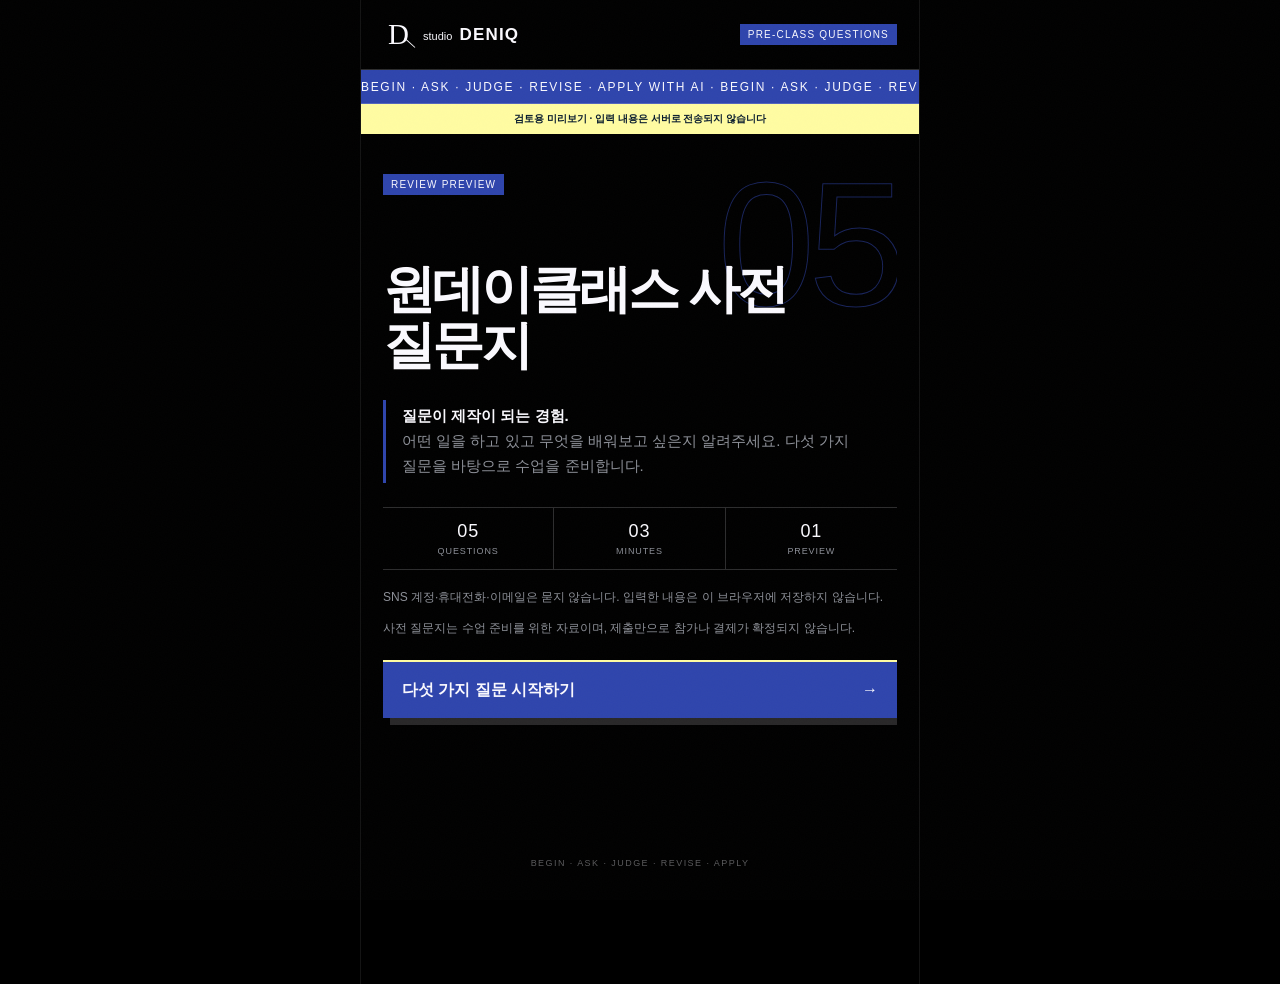
==== survey.html @ 42b6ec8e "Publish DENIQ one-day class review site" ====
<!doctype html>
<html lang="ko">
<head>
  <meta charset="utf-8">
  <meta name="viewport" content="width=device-width, initial-scale=1, viewport-fit=cover">
  <meta name="theme-color" content="#000000">
  <meta name="color-scheme" content="dark">
  <meta name="description" content="DENIQ AI 원데이클래스 사전 질문지">
  <title>DENIQ · 원데이클래스 사전 질문지</title>
  <link rel="stylesheet" href="./survey.css">
  <script type="module" src="./survey.js"></script>
</head>
<body>
  <a class="skip-link" href="#survey-main">질문으로 바로 이동</a>
  <div class="app-shell">
    <header class="topbar">
      <a class="brand" href="./index.html" aria-label="DENIQ 원데이클래스 소개로 돌아가기">
        <span class="brand-mark" aria-hidden="true">D</span>
        <span class="brand-lockup">studio <strong>DENIQ</strong></span>
      </a>
      <span class="topbar-label">PRE-CLASS QUESTIONS</span>
    </header>

    <div class="ticker" aria-hidden="true">
      <div class="ticker-track">BEGIN · ASK · JUDGE · REVISE · APPLY WITH AI · BEGIN · ASK · JUDGE · REVISE · APPLY WITH AI ·</div>
    </div>

    <div class="progress-region" data-progress-region hidden>
      <div class="progress" role="progressbar" aria-label="질문 진행률" aria-valuemin="1" aria-valuemax="5" aria-valuenow="1" aria-valuetext="5개 중 1번째 질문">
        <i data-progress-bar></i>
      </div>
      <p class="progress-label" data-progress-label>01 / 05</p>
    </div>

    <p class="preview-badge" data-preview-badge>검토용 미리보기 · 입력 내용은 서버로 전송되지 않습니다</p>

    <form id="survey-form" novalidate>
      <main id="survey-main" class="screen" tabindex="-1"></main>
      <footer class="actions" data-actions hidden></footer>
    </form>

    <p class="sr-only" data-live-status role="status" aria-live="polite" aria-atomic="true"></p>
  </div>

  <noscript><div class="noscript-message">이 질문지를 작성하려면 브라우저의 JavaScript를 켜주세요.</div></noscript>
</body>
</html>
---- survey.css ----
:root {
  --black: #000000;
  --near-black: #0b0b0d;
  --surface: #111114;
  --gesso: #faf9fe;
  --smoke: #e5e5e5;
  --muted: #8d9098;
  --navy: #091c2e;
  --blue: #2f45ad;
  --blue-soft: #4058c8;
  --yellow: #fffca2;
  --danger: #ff6d63;
  --line: rgba(250, 249, 254, 0.18);
  --line-strong: rgba(250, 249, 254, 0.46);
  --page-width: 560px;
  --safe-bottom: env(safe-area-inset-bottom, 0px);
  --display: Impact, "Arial Narrow", sans-serif;
  --body: "Pretendard Variable", Pretendard, -apple-system, BlinkMacSystemFont, "Segoe UI", sans-serif;
}

* { box-sizing: border-box; }
html { min-height: 100%; background: var(--black); color-scheme: dark; }
body {
  min-width: 320px;
  min-height: 100%;
  margin: 0;
  color: var(--gesso);
  background: var(--black);
  font-family: var(--body);
  -webkit-font-smoothing: antialiased;
  word-break: keep-all;
}
body::after {
  content: "";
  position: fixed;
  z-index: 1000;
  inset: 0;
  pointer-events: none;
  opacity: .025;
  background-image: url("data:image/svg+xml,%3Csvg xmlns='http://www.w3.org/2000/svg' width='120' height='120'%3E%3Cfilter id='n'%3E%3CfeTurbulence type='fractalNoise' baseFrequency='.82' numOctaves='2' stitchTiles='stitch'/%3E%3C/filter%3E%3Crect width='100%25' height='100%25' filter='url(%23n)' opacity='.8'/%3E%3C/svg%3E");
}
button, input, textarea { font: inherit; }
button, a, label { -webkit-tap-highlight-color: transparent; }
button { cursor: pointer; }
a { color: inherit; }
[hidden] { display: none !important; }
:focus-visible { outline: 2px solid var(--yellow); outline-offset: 3px; }
.sr-only { position: absolute !important; width: 1px !important; height: 1px !important; padding: 0 !important; margin: -1px !important; overflow: hidden !important; clip: rect(0,0,0,0) !important; white-space: nowrap !important; border: 0 !important; }
.skip-link { position: fixed; z-index: 2000; left: 12px; top: 12px; padding: 10px 12px; color: var(--gesso); background: var(--blue); transform: translateY(-160%); }
.skip-link:focus { transform: translateY(0); }

.app-shell { position: relative; width: min(100%, var(--page-width)); min-height: 100dvh; margin: 0 auto; overflow-x: clip; border-inline: 1px solid rgba(250,249,254,.08); }
.topbar { min-height: 70px; padding: 0 22px; display: flex; align-items: center; justify-content: space-between; gap: 14px; border-bottom: 1px solid var(--line); }
.brand { min-width: 0; display: flex; align-items: center; gap: 9px; text-decoration: none; }
.brand-mark { position: relative; width: 31px; height: 31px; flex: 0 0 31px; display: grid; place-items: center; font-family: Georgia, "Times New Roman", serif; font-size: 29px; line-height: 1; }
.brand-mark::after { content: ""; position: absolute; right: -1px; bottom: 2px; width: 14px; height: 1px; background: currentColor; transform: rotate(42deg); transform-origin: right center; }
.brand-lockup { font-size: 11px; white-space: nowrap; }
.brand-lockup strong { margin-left: 4px; font-size: 17px; font-weight: 660; letter-spacing: .07em; }
.topbar-label,
.eyebrow { width: fit-content; padding: 6px 8px 5px; color: var(--gesso); background: var(--blue); font-family: var(--display); font-size: 10px; line-height: 1; letter-spacing: .12em; text-transform: uppercase; white-space: nowrap; }
.eyebrow.warning { color: var(--navy); background: var(--yellow); }

.ticker { height: 34px; overflow: hidden; display: flex; align-items: center; background: var(--blue); border-bottom: 1px solid var(--line); white-space: nowrap; }
.ticker-track { min-width: max-content; font-family: var(--display); font-size: 12px; line-height: 1; letter-spacing: .14em; animation: ticker 20s linear infinite; }
@keyframes ticker { to { transform: translateX(-46%); } }
.progress-region { min-height: 31px; padding: 0 22px; display: grid; grid-template-columns: 1fr auto; align-items: center; gap: 13px; border-bottom: 1px solid var(--line); }
.progress { height: 4px; overflow: hidden; background: rgba(250,249,254,.11); }
.progress i { display: block; width: 20%; height: 100%; background: var(--blue); transition: width 180ms ease; }
.progress-label { margin: 0; font-family: var(--display); font-size: 10px; letter-spacing: .1em; }
.preview-badge { margin: 0; padding: 8px 12px; color: var(--navy); background: var(--yellow); font-size: 10px; font-weight: 800; text-align: center; }

.screen { min-height: calc(100dvh - 135px); padding: 30px 22px calc(116px + var(--safe-bottom)); }
.intro-screen { position: relative; min-height: calc(100dvh - 196px); display: flex; flex-direction: column; overflow: hidden; }
.intro-index,
.question-index { position: absolute; right: -2px; top: 8px; color: transparent; -webkit-text-stroke: 1px rgba(47,69,173,.52); font-family: var(--display); font-size: 176px; line-height: .82; letter-spacing: -.04em; pointer-events: none; }
.intro-title { position: relative; margin: 56px 0 0; max-width: 440px; font-size: clamp(40px, 11vw, 52px); line-height: 1.08; letter-spacing: -.058em; font-weight: 850; }
.intro-manifesto { margin: 27px 0 0; padding: 4px 0 4px 16px; color: var(--muted); border-left: 3px solid var(--blue); font-size: 15px; line-height: 1.65; }
.intro-manifesto strong { color: var(--gesso); }
.intro-facts { margin-top: 24px; display: grid; grid-template-columns: repeat(3, 1fr); border-block: 1px solid var(--line); }
.intro-facts span { padding: 13px 7px; color: var(--muted); border-right: 1px solid var(--line); font-family: var(--display); font-size: 9px; letter-spacing: .1em; text-align: center; }
.intro-facts span:last-child { border-right: 0; }
.intro-facts b { display: block; margin-bottom: 4px; color: var(--gesso); font-size: 18px; font-weight: 400; }
.intro-copy,
.privacy-copy { color: var(--muted); font-size: 12px; line-height: 1.62; }
.intro-copy { margin: 18px 0 0; }
.privacy-copy { margin: 12px 0 0; }
.intro-start { width: 100%; min-height: 58px; margin-top: 22px; padding: 0 19px; display: flex; align-items: center; justify-content: space-between; color: var(--gesso); background: var(--blue); border: 0; border-top: 2px solid var(--yellow); box-shadow: 7px 7px 0 rgba(250,249,254,.16); font-size: 16px; font-weight: 850; }
.intro-foot { margin: auto 0 0; padding-top: 24px; color: rgba(250,249,254,.36); font-family: var(--display); font-size: 9px; letter-spacing: .16em; text-align: center; }

.question-screen { position: relative; }
.section-label { position: relative; margin: 14px 0 0; color: var(--muted); font-family: var(--display); font-size: 10px; letter-spacing: .11em; text-transform: uppercase; }
.question-title { position: relative; max-width: 440px; margin: 54px 0 0; font-size: clamp(34px, 9vw, 42px); line-height: 1.17; letter-spacing: -.052em; font-weight: 780; }
.question-help { position: relative; margin: 13px 0 0; color: var(--muted); font-size: 14px; line-height: 1.55; }
.answer-area { position: relative; margin-top: 25px; }
.field-label { display: block; margin: 18px 0 8px; font-size: 12px; font-weight: 780; }
input[type="text"],
input[type="number"],
textarea { width: 100%; color: var(--gesso); background: var(--near-black); border: 1px solid var(--line-strong); border-radius: 0; appearance: none; }
input[type="text"],
input[type="number"] { min-height: 56px; padding: 13px 14px; }
textarea { min-height: 132px; padding: 14px; resize: vertical; line-height: 1.58; }
input::placeholder,
textarea::placeholder { color: rgba(250,249,254,.34); }
input:focus,
textarea:focus { border-color: var(--blue-soft); outline: 1px solid var(--blue-soft); }
[aria-invalid="true"] { border-color: var(--danger) !important; }
.field-meta { margin-top: 7px; display: flex; justify-content: space-between; gap: 14px; color: var(--muted); font-size: 10px; }
.field-error { margin: 9px 0 0; color: var(--danger); font-size: 12px; line-height: 1.45; }
.selection-count { margin: 24px 0 17px; padding: 11px 13px; display: flex; justify-content: space-between; gap: 12px; background: var(--near-black); border: 1px solid var(--blue); border-left: 7px solid var(--blue); font-size: 11px; font-weight: 760; }
.selection-count b { color: var(--yellow); font-size: 13px; }
.option-list { min-width: 0; margin: 0; padding: 0; display: grid; border: 0; border-top: 1px solid var(--line-strong); }
.option { position: relative; width: 100%; min-height: 62px; padding: 12px 7px; display: grid; grid-template-columns: 31px 1fr 26px; gap: 10px; align-items: center; border-bottom: 1px solid var(--line); cursor: pointer; }
.option input { position: absolute; width: 1px; height: 1px; padding: 0; margin: -1px; overflow: hidden; clip: rect(0,0,0,0); white-space: nowrap; border: 0; }
.option-index { font-family: var(--display); font-size: 10px; letter-spacing: .05em; }
.option-label { font-size: 14px; font-weight: 670; line-height: 1.42; }
.option-check { width: 24px; height: 24px; display: grid; place-items: center; color: transparent; border: 1px solid var(--line-strong); font-size: 12px; font-weight: 900; }
.option.selected { margin-inline: -8px; width: calc(100% + 16px); padding-inline: 15px; background: var(--blue); border-bottom-color: var(--blue); box-shadow: 4px 4px 0 rgba(250,249,254,.2); }
.option.selected .option-check { color: var(--blue); background: var(--gesso); border-color: var(--gesso); }
.option.is-locked { opacity: .55; cursor: not-allowed; }
.other-field { margin-top: 15px; }
.char-count { margin: 7px 0 0; color: var(--muted); font-size: 10px; text-align: right; }

.review-screen h1,
.status-card h1 { margin: 40px 0 0; font-size: clamp(36px, 10vw, 46px); line-height: 1.12; letter-spacing: -.05em; }
.review-intro { margin: 16px 0 0; color: var(--muted); font-size: 13px; line-height: 1.6; }
.review-list { margin-top: 26px; border-top: 1px solid var(--line-strong); }
.review-item { padding: 15px 2px; display: grid; grid-template-columns: 1fr auto; gap: 9px 13px; border-bottom: 1px solid var(--line); }
.review-heading { grid-column: 1 / -1; display: grid; grid-template-columns: 30px 1fr; gap: 10px; align-items: start; }
.review-heading span { color: var(--blue-soft); font-family: var(--display); font-size: 11px; }
.review-heading h2 { margin: 0; font-size: 13px; line-height: 1.45; }
.review-item > p { margin: 0; color: var(--muted); font-size: 12px; line-height: 1.55; }
.text-button { width: fit-content; padding: 7px 0; color: var(--gesso); background: transparent; border: 0; border-bottom: 1px solid var(--blue); font-size: 11px; }
.consent-box { margin-top: 22px; padding: 16px; background: var(--near-black); border: 1px solid var(--line); border-left: 5px solid var(--blue); }
.consent-label { display: grid; grid-template-columns: 24px 1fr; gap: 12px; align-items: start; cursor: pointer; font-size: 13px; line-height: 1.55; }
.consent-label input { width: 22px; height: 22px; margin: 0; accent-color: var(--blue); }
.privacy-note { margin: 12px 0 0; color: var(--muted); font-size: 11px; line-height: 1.58; }
.draft-notice { margin-top: 16px; padding: 13px 14px; display: grid; gap: 3px; background: var(--near-black); border-left: 5px solid var(--yellow); font-size: 11px; line-height: 1.45; }
.draft-notice span { color: var(--muted); }

.status-symbol { width: 84px; height: 84px; margin-top: 34px; display: grid; place-items: center; color: var(--gesso); background: var(--blue); font-family: var(--display); font-size: 36px; box-shadow: 7px 7px 0 rgba(250,249,254,.18); }
.status-card.error .status-symbol,
.status-card.preview .status-symbol { color: var(--navy); background: var(--yellow); }
.status-note { margin: 18px 0 0; padding: 13px 14px; color: var(--muted); background: var(--near-black); border-left: 4px solid var(--blue); font-size: 12px; line-height: 1.58; }
.completion-notes { margin: 24px 0 0; border-top: 1px solid var(--line-strong); }
.completion-notes div { padding: 13px 2px; display: grid; grid-template-columns: minmax(96px,.38fr) 1fr; gap: 12px; border-bottom: 1px solid var(--line); }
.completion-notes dt { color: var(--muted); font-size: 10px; }
.completion-notes dd { margin: 0; font-size: 12px; line-height: 1.5; }

.actions { position: fixed; z-index: 50; left: 50%; bottom: 0; width: min(100%, var(--page-width)); padding: 14px 22px calc(16px + var(--safe-bottom)); display: grid; grid-template-columns: minmax(86px,.34fr) 1fr; gap: 10px; transform: translateX(-50%); background: rgba(0,0,0,.96); border-top: 1px solid var(--line); backdrop-filter: blur(12px); }
.actions button,
.button { min-height: 52px; padding: 12px 17px; color: var(--gesso); background: transparent; border: 1px solid var(--line-strong); border-radius: 0; font-size: 14px; font-weight: 780; }
.actions button:active,
.button:active { transform: translate(2px,2px); }
.actions.one { grid-template-columns: 1fr; }
.actions .primary { color: var(--gesso); background: var(--blue); border-color: var(--blue); box-shadow: 5px 5px 0 rgba(250,249,254,.17); }
.actions button:disabled,
.button:disabled { cursor: not-allowed; opacity: .44; }
.actions .primary,
.button.primary { background: var(--blue); border-color: var(--blue); box-shadow: 5px 5px 0 rgba(250,249,254,.17); }
.actions.one { grid-template-columns: 1fr; }

.status-card { position: relative; padding-top: 12px; }
.status-symbol { width: 84px; height: 84px; margin-top: 34px; display: grid; place-items: center; background: var(--blue); font-family: var(--display); font-size: 36px; box-shadow: 7px 7px 0 rgba(250,249,254,.18); }
.status-card.error .status-symbol,
.status-card.preview .status-symbol { color: var(--navy); background: var(--yellow); }
.status-note { margin: 18px 0 0; padding: 13px 14px; color: var(--muted); background: var(--near-black); border-left: 4px solid var(--blue); font-size: 12px; line-height: 1.58; }
.status-card.preview .status-note { border-left-color: var(--yellow); }
.completion-notes { margin: 24px 0 0; border-top: 1px solid var(--line-strong); }
.completion-notes div { padding: 13px 2px; display: grid; grid-template-columns: minmax(96px,.38fr) 1fr; gap: 12px; border-bottom: 1px solid var(--line); }
.completion-notes dt { color: var(--muted); font-size: 10px; }
.completion-notes dd { margin: 0; font-size: 12px; line-height: 1.5; }
.noscript-message { max-width: var(--page-width); margin: 30px auto; padding: 18px; color: var(--navy); background: var(--yellow); }

@media (max-width: 420px) {
  .topbar { padding-inline: 16px; }
  .topbar-label { max-width: 142px; overflow: hidden; text-overflow: ellipsis; }
  .screen { padding-inline: 18px; }
  .actions { padding-inline: 18px; }
  .intro-index,
  .question-index { font-size: 146px; }
  .intro-title { font-size: 40px; }
  .question-title { font-size: 34px; }
  .intro-facts span { font-size: 8px; }
  .intro-facts b { font-size: 16px; }
}

@media (prefers-reduced-motion: reduce) {
  .ticker-track { animation: none; }
  .progress i { transition: none; }
}

@media (max-width: 420px) {
  .topbar { padding-inline: 14px; gap: 8px; }
  .brand-lockup { font-size: 0; }
  .brand-lockup strong { margin-left: 0; font-size: 15px; }
  .topbar-label { padding-inline: 6px; font-size: 8px; }
}
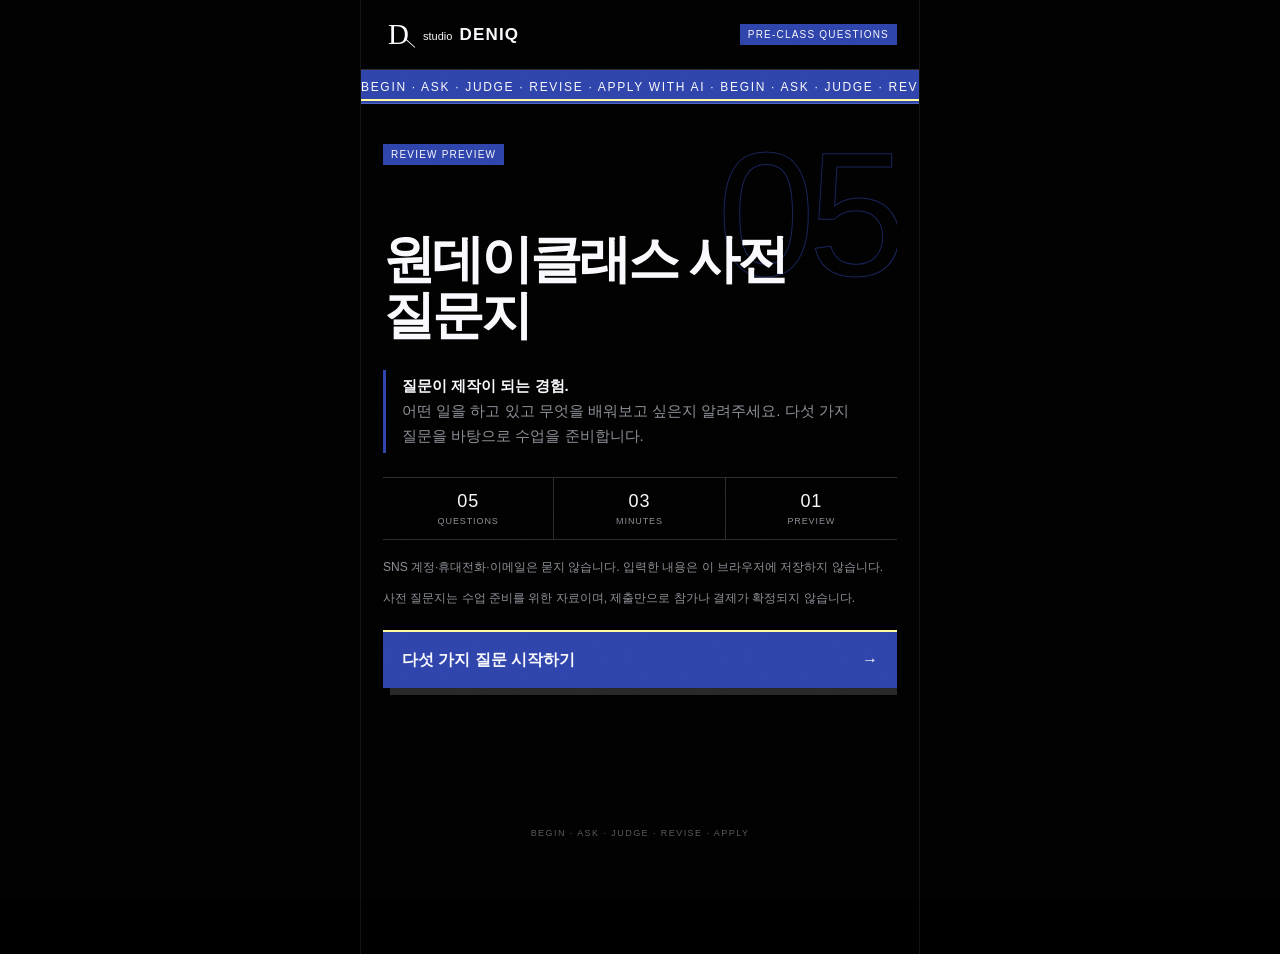
==== commit ac4a8f2a: "Improve one-day class curriculum, survey UX and transfer guidance" ====
--- a/survey.html
+++ b/survey.html
@@ -7,8 +7,8 @@
   <meta name="color-scheme" content="dark">
   <meta name="description" content="DENIQ AI 원데이클래스 사전 질문지">
   <title>DENIQ · 원데이클래스 사전 질문지</title>
-  <link rel="stylesheet" href="./survey.css">
-  <script type="module" src="./survey.js"></script>
+  <link rel="stylesheet" href="./survey.css?v=20260908-revision">
+  <script type="module" src="./survey.js?v=20260908-revision"></script>
 </head>
 <body>
   <a class="skip-link" href="#survey-main">질문으로 바로 이동</a>
@@ -32,7 +32,7 @@
       <p class="progress-label" data-progress-label>01 / 05</p>
     </div>
 
-    <p class="preview-badge" data-preview-badge>검토용 미리보기 · 입력 내용은 서버로 전송되지 않습니다</p>
+    <p class="preview-badge" data-preview-badge hidden>미리보기 · 실제 접수되지 않습니다</p>
 
     <form id="survey-form" novalidate>
       <main id="survey-main" class="screen" tabindex="-1"></main>
--- a/survey.css
+++ b/survey.css
@@ -104,13 +104,14 @@
 input:focus,
 textarea:focus { border-color: var(--blue-soft); outline: 1px solid var(--blue-soft); }
 [aria-invalid="true"] { border-color: var(--danger) !important; }
-.field-meta { margin-top: 7px; display: flex; justify-content: space-between; gap: 14px; color: var(--muted); font-size: 10px; }
+.field-meta { margin-top: 7px; display: flex; justify-content: flex-end; gap: 14px; color: var(--muted); font-size: 10px; }
 .field-error { margin: 9px 0 0; color: var(--danger); font-size: 12px; line-height: 1.45; }
 .selection-count { margin: 24px 0 17px; padding: 11px 13px; display: flex; justify-content: space-between; gap: 12px; background: var(--near-black); border: 1px solid var(--blue); border-left: 7px solid var(--blue); font-size: 11px; font-weight: 760; }
 .selection-count b { color: var(--yellow); font-size: 13px; }
 .option-list { min-width: 0; margin: 0; padding: 0; display: grid; border: 0; border-top: 1px solid var(--line-strong); }
 .option { position: relative; width: 100%; min-height: 62px; padding: 12px 7px; display: grid; grid-template-columns: 31px 1fr 26px; gap: 10px; align-items: center; border-bottom: 1px solid var(--line); cursor: pointer; }
 .option input { position: absolute; width: 1px; height: 1px; padding: 0; margin: -1px; overflow: hidden; clip: rect(0,0,0,0); white-space: nowrap; border: 0; }
+.option:focus-within { outline: 2px solid var(--yellow); outline-offset: -3px; }
 .option-index { font-family: var(--display); font-size: 10px; letter-spacing: .05em; }
 .option-label { font-size: 14px; font-weight: 670; line-height: 1.42; }
 .option-check { width: 24px; height: 24px; display: grid; place-items: center; color: transparent; border: 1px solid var(--line-strong); font-size: 12px; font-weight: 900; }
@@ -119,6 +120,17 @@
 .option.is-locked { opacity: .55; cursor: not-allowed; }
 .other-field { margin-top: 15px; }
 .char-count { margin: 7px 0 0; color: var(--muted); font-size: 10px; text-align: right; }
+.experience-group + .experience-group { margin-top: 24px; }
+.group-heading { margin-bottom: 10px; display: flex; align-items: baseline; justify-content: space-between; gap: 12px; }
+.group-heading h2 { margin: 0; font-size: 14px; line-height: 1.4; }
+.group-heading span { color: var(--muted); font-size: 10px; white-space: nowrap; }
+.compact-options { grid-template-columns: repeat(2, minmax(0, 1fr)); gap: 1px; background: var(--line); border: 1px solid var(--line); }
+.compact-options .option { min-height: 54px; padding: 9px 10px; grid-template-columns: 1fr 24px; gap: 8px; background: var(--black); border: 0; }
+.compact-options .option-index { display: none; }
+.compact-options .option.selected { width: 100%; margin: 0; padding: 9px 10px; box-shadow: none; background: var(--blue); }
+.compact-other { margin-top: 12px; }
+.compact-other .field-label { margin-top: 0; }
+.task-group { padding-top: 20px; border-top: 1px solid var(--line); }
 
 .review-screen h1,
 .status-card h1 { margin: 40px 0 0; font-size: clamp(36px, 10vw, 46px); line-height: 1.12; letter-spacing: -.05em; }
@@ -128,23 +140,16 @@
 .review-heading { grid-column: 1 / -1; display: grid; grid-template-columns: 30px 1fr; gap: 10px; align-items: start; }
 .review-heading span { color: var(--blue-soft); font-family: var(--display); font-size: 11px; }
 .review-heading h2 { margin: 0; font-size: 13px; line-height: 1.45; }
-.review-item > p { margin: 0; color: var(--muted); font-size: 12px; line-height: 1.55; }
+.review-item > p { margin: 0; color: var(--muted); font-size: 12px; line-height: 1.55; white-space: pre-line; }
 .text-button { width: fit-content; padding: 7px 0; color: var(--gesso); background: transparent; border: 0; border-bottom: 1px solid var(--blue); font-size: 11px; }
 .consent-box { margin-top: 22px; padding: 16px; background: var(--near-black); border: 1px solid var(--line); border-left: 5px solid var(--blue); }
 .consent-label { display: grid; grid-template-columns: 24px 1fr; gap: 12px; align-items: start; cursor: pointer; font-size: 13px; line-height: 1.55; }
 .consent-label input { width: 22px; height: 22px; margin: 0; accent-color: var(--blue); }
 .privacy-note { margin: 12px 0 0; color: var(--muted); font-size: 11px; line-height: 1.58; }
-.draft-notice { margin-top: 16px; padding: 13px 14px; display: grid; gap: 3px; background: var(--near-black); border-left: 5px solid var(--yellow); font-size: 11px; line-height: 1.45; }
-.draft-notice span { color: var(--muted); }
-
 .status-symbol { width: 84px; height: 84px; margin-top: 34px; display: grid; place-items: center; color: var(--gesso); background: var(--blue); font-family: var(--display); font-size: 36px; box-shadow: 7px 7px 0 rgba(250,249,254,.18); }
 .status-card.error .status-symbol,
 .status-card.preview .status-symbol { color: var(--navy); background: var(--yellow); }
 .status-note { margin: 18px 0 0; padding: 13px 14px; color: var(--muted); background: var(--near-black); border-left: 4px solid var(--blue); font-size: 12px; line-height: 1.58; }
-.completion-notes { margin: 24px 0 0; border-top: 1px solid var(--line-strong); }
-.completion-notes div { padding: 13px 2px; display: grid; grid-template-columns: minmax(96px,.38fr) 1fr; gap: 12px; border-bottom: 1px solid var(--line); }
-.completion-notes dt { color: var(--muted); font-size: 10px; }
-.completion-notes dd { margin: 0; font-size: 12px; line-height: 1.5; }
 
 .actions { position: fixed; z-index: 50; left: 50%; bottom: 0; width: min(100%, var(--page-width)); padding: 14px 22px calc(16px + var(--safe-bottom)); display: grid; grid-template-columns: minmax(86px,.34fr) 1fr; gap: 10px; transform: translateX(-50%); background: rgba(0,0,0,.96); border-top: 1px solid var(--line); backdrop-filter: blur(12px); }
 .actions button,
@@ -165,10 +170,7 @@
 .status-card.preview .status-symbol { color: var(--navy); background: var(--yellow); }
 .status-note { margin: 18px 0 0; padding: 13px 14px; color: var(--muted); background: var(--near-black); border-left: 4px solid var(--blue); font-size: 12px; line-height: 1.58; }
 .status-card.preview .status-note { border-left-color: var(--yellow); }
-.completion-notes { margin: 24px 0 0; border-top: 1px solid var(--line-strong); }
-.completion-notes div { padding: 13px 2px; display: grid; grid-template-columns: minmax(96px,.38fr) 1fr; gap: 12px; border-bottom: 1px solid var(--line); }
-.completion-notes dt { color: var(--muted); font-size: 10px; }
-.completion-notes dd { margin: 0; font-size: 12px; line-height: 1.5; }
+.status-card.preview h1 { margin-top: 30px; }
 .noscript-message { max-width: var(--page-width); margin: 30px auto; padding: 18px; color: var(--navy); background: var(--yellow); }
 
 @media (max-width: 420px) {
@@ -182,6 +184,27 @@
   .question-title { font-size: 34px; }
   .intro-facts span { font-size: 8px; }
   .intro-facts b { font-size: 16px; }
+  .compact-options { grid-template-columns: 1fr; }
+  .compact-options .option { min-height: 50px; }
+  .is-ai-step .ticker { display: none; }
+  .is-ai-step .screen { padding-top: 14px; padding-bottom: calc(138px + var(--safe-bottom)); }
+  .question-screen--ai { padding-bottom: 28px; }
+  .question-screen--ai .question-index { display: none; }
+  .question-screen--ai .section-label { margin-top: 8px; }
+  .question-screen--ai .question-title { margin-top: 16px; font-size: 29px; line-height: 1.16; letter-spacing: -.04em; }
+  .question-screen--ai .question-help { margin-top: 8px; font-size: 13px; line-height: 1.45; }
+  .question-screen--ai .answer-area { margin-top: 14px; }
+  .question-screen--ai .experience-group + .experience-group { margin-top: 14px; }
+  .question-screen--ai .task-group { padding-top: 13px; }
+  .question-screen--ai .group-heading { margin-bottom: 7px; }
+  .question-screen--ai .group-heading h2 { font-size: 14px; }
+  .question-screen--ai .compact-options { grid-template-columns: repeat(2, minmax(0, 1fr)); }
+  .question-screen--ai .compact-options .option,
+  .question-screen--ai .compact-options .option.selected { min-height: 44px; padding: 6px 8px; gap: 6px; }
+  .question-screen--ai .option-label { font-size: 14px; line-height: 1.25; }
+  .question-screen--ai .option-check { width: 22px; height: 22px; }
+  .question-screen--ai .compact-other { margin-top: 9px; }
+  .question-screen--ai .compact-other input { min-height: 44px; padding-block: 8px; }
 }
 
 @media (prefers-reduced-motion: reduce) {
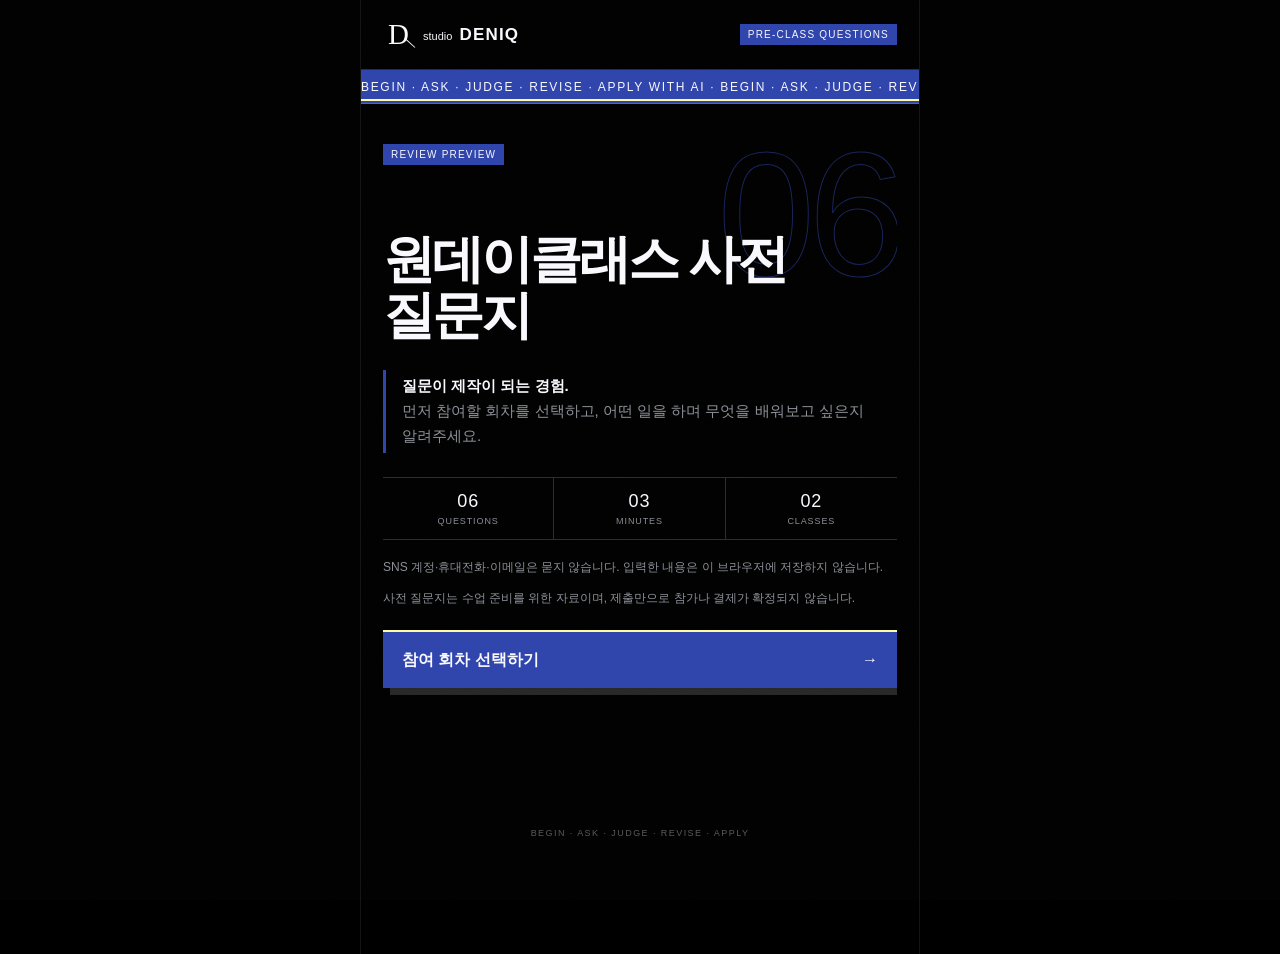
==== commit a9c21c3c: "Update October 11 and 18 class information and prepare session-based intake" ====
--- a/survey.html
+++ b/survey.html
@@ -7,8 +7,8 @@
   <meta name="color-scheme" content="dark">
   <meta name="description" content="DENIQ AI 원데이클래스 사전 질문지">
   <title>DENIQ · 원데이클래스 사전 질문지</title>
-  <link rel="stylesheet" href="./survey.css?v=20260908-revision">
-  <script type="module" src="./survey.js?v=20260908-revision"></script>
+  <link rel="stylesheet" href="./survey.css?v=20261002-intake">
+  <script type="module" src="./survey.js?v=20261002-intake"></script>
 </head>
 <body>
   <a class="skip-link" href="#survey-main">질문으로 바로 이동</a>
@@ -26,15 +26,16 @@
     </div>
 
     <div class="progress-region" data-progress-region hidden>
-      <div class="progress" role="progressbar" aria-label="질문 진행률" aria-valuemin="1" aria-valuemax="5" aria-valuenow="1" aria-valuetext="5개 중 1번째 질문">
+      <div class="progress" role="progressbar" aria-label="질문 진행률" aria-valuemin="1" aria-valuemax="6" aria-valuenow="1" aria-valuetext="6개 중 1번째 질문">
         <i data-progress-bar></i>
       </div>
-      <p class="progress-label" data-progress-label>01 / 05</p>
+      <p class="progress-label" data-progress-label>01 / 06</p>
     </div>
 
     <p class="preview-badge" data-preview-badge hidden>미리보기 · 실제 접수되지 않습니다</p>
 
     <form id="survey-form" novalidate>
+      <div class="bot-field" aria-hidden="true"><label for="website">Website</label><input id="website" name="website" tabindex="-1" autocomplete="off"></div>
       <main id="survey-main" class="screen" tabindex="-1"></main>
       <footer class="actions" data-actions hidden></footer>
     </form>
--- a/survey.css
+++ b/survey.css
@@ -218,3 +218,5 @@
   .brand-lockup strong { margin-left: 0; font-size: 15px; }
   .topbar-label { padding-inline: 6px; font-size: 8px; }
 }
+.bot-field { position:absolute;left:-10000px;width:1px;height:1px;overflow:hidden; }
+.session-options .option-label { font-size:clamp(20px,3vw,32px);line-height:1.45; }
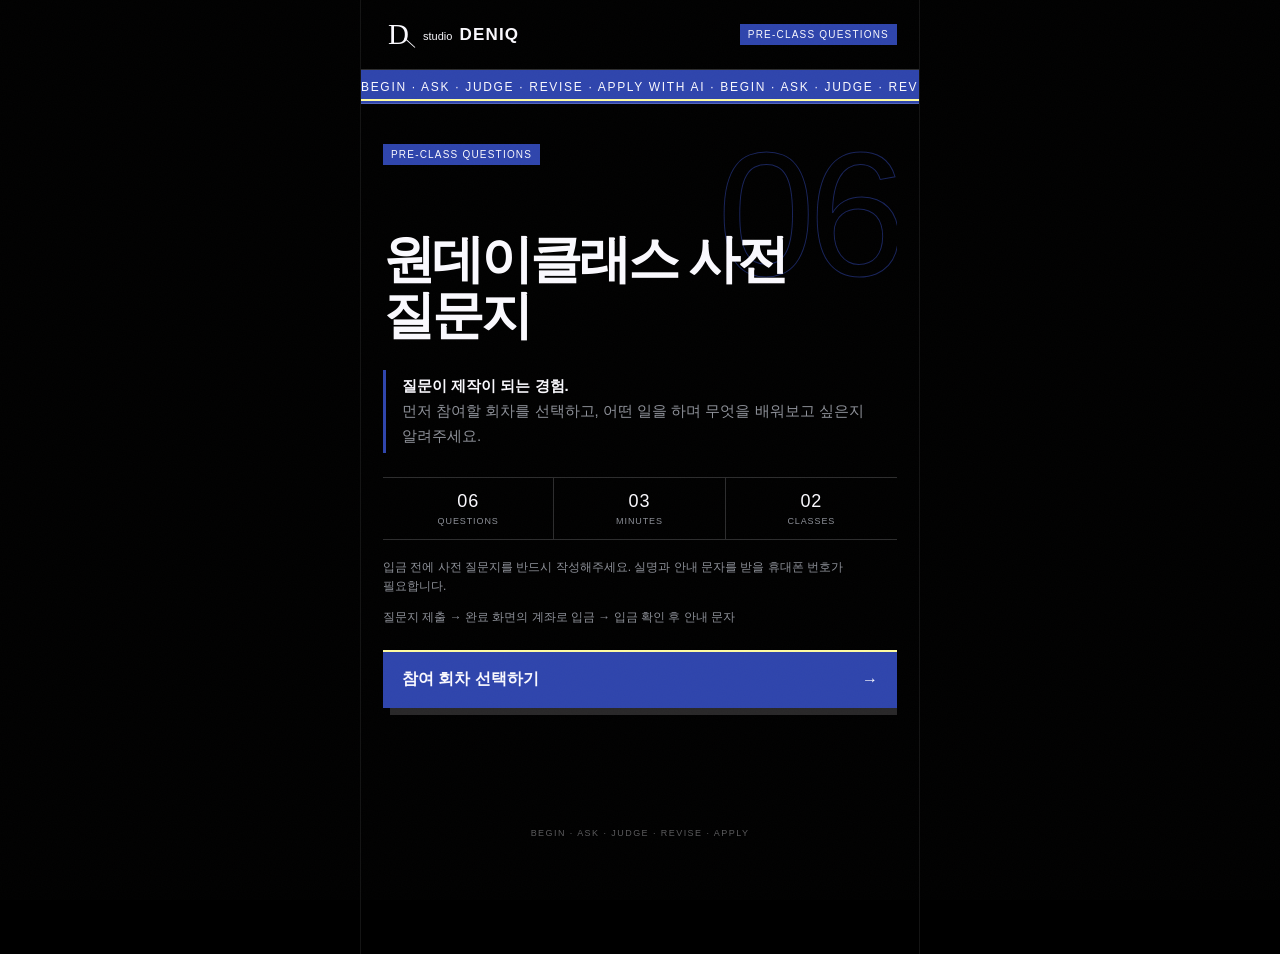
==== commit 559cea61: "Require contact details before transfer and show payment after survey" ====
--- a/survey.html
+++ b/survey.html
@@ -7,8 +7,8 @@
   <meta name="color-scheme" content="dark">
   <meta name="description" content="DENIQ AI 원데이클래스 사전 질문지">
   <title>DENIQ · 원데이클래스 사전 질문지</title>
-  <link rel="stylesheet" href="./survey.css?v=20261002-intake">
-  <script type="module" src="./survey.js?v=20261002-intake"></script>
+  <link rel="stylesheet" href="./survey.css?v=20261003-registration">
+  <script type="module" src="./survey.js?v=20261003-registration"></script>
 </head>
 <body>
   <a class="skip-link" href="#survey-main">질문으로 바로 이동</a>
--- a/survey.css
+++ b/survey.css
@@ -94,9 +94,11 @@
 .answer-area { position: relative; margin-top: 25px; }
 .field-label { display: block; margin: 18px 0 8px; font-size: 12px; font-weight: 780; }
 input[type="text"],
+input[type="tel"],
 input[type="number"],
 textarea { width: 100%; color: var(--gesso); background: var(--near-black); border: 1px solid var(--line-strong); border-radius: 0; appearance: none; }
 input[type="text"],
+input[type="tel"],
 input[type="number"] { min-height: 56px; padding: 13px 14px; }
 textarea { min-height: 132px; padding: 14px; resize: vertical; line-height: 1.58; }
 input::placeholder,
@@ -171,6 +173,18 @@
 .status-note { margin: 18px 0 0; padding: 13px 14px; color: var(--muted); background: var(--near-black); border-left: 4px solid var(--blue); font-size: 12px; line-height: 1.58; }
 .status-card.preview .status-note { border-left-color: var(--yellow); }
 .status-card.preview h1 { margin-top: 30px; }
+.contact-help { margin: 12px 0 0; color: var(--muted); font-size: 12px; line-height: 1.65; }
+.transfer-card { margin-top: 26px; padding: 22px 18px; background: var(--surface); border: 1px solid var(--line-strong); }
+.transfer-card h2 { margin: 14px 0 22px; font-size: 25px; letter-spacing: -.045em; }
+.transfer-card dl { margin: 0 0 18px; }
+.transfer-card dl div { display: grid; grid-template-columns: 68px minmax(0,1fr); gap: 12px; padding: 13px 0; border-top: 1px solid var(--line); }
+.transfer-card dt { color: var(--muted); font-size: 13px; }
+.transfer-card dd { margin: 0; overflow-wrap: anywhere; font-size: 17px; font-weight: 650; font-variant-numeric: tabular-nums; }
+.copy-account { width: 100%; min-height: 48px; padding: 12px; border: 1px solid var(--line-strong); background: var(--gesso); color: var(--black); font-weight: 750; }
+.transfer-card p:not(.eyebrow) { font-size: 13px; line-height: 1.7; }
+.transfer-card .copy-status { min-height: 0; margin: 8px 0; color: var(--yellow); }
+.transfer-next { margin: 18px 0 0; padding-top: 18px; border-top: 1px solid var(--line); }
+.transfer-note { color: var(--muted); }
 .noscript-message { max-width: var(--page-width); margin: 30px auto; padding: 18px; color: var(--navy); background: var(--yellow); }
 
 @media (max-width: 420px) {
